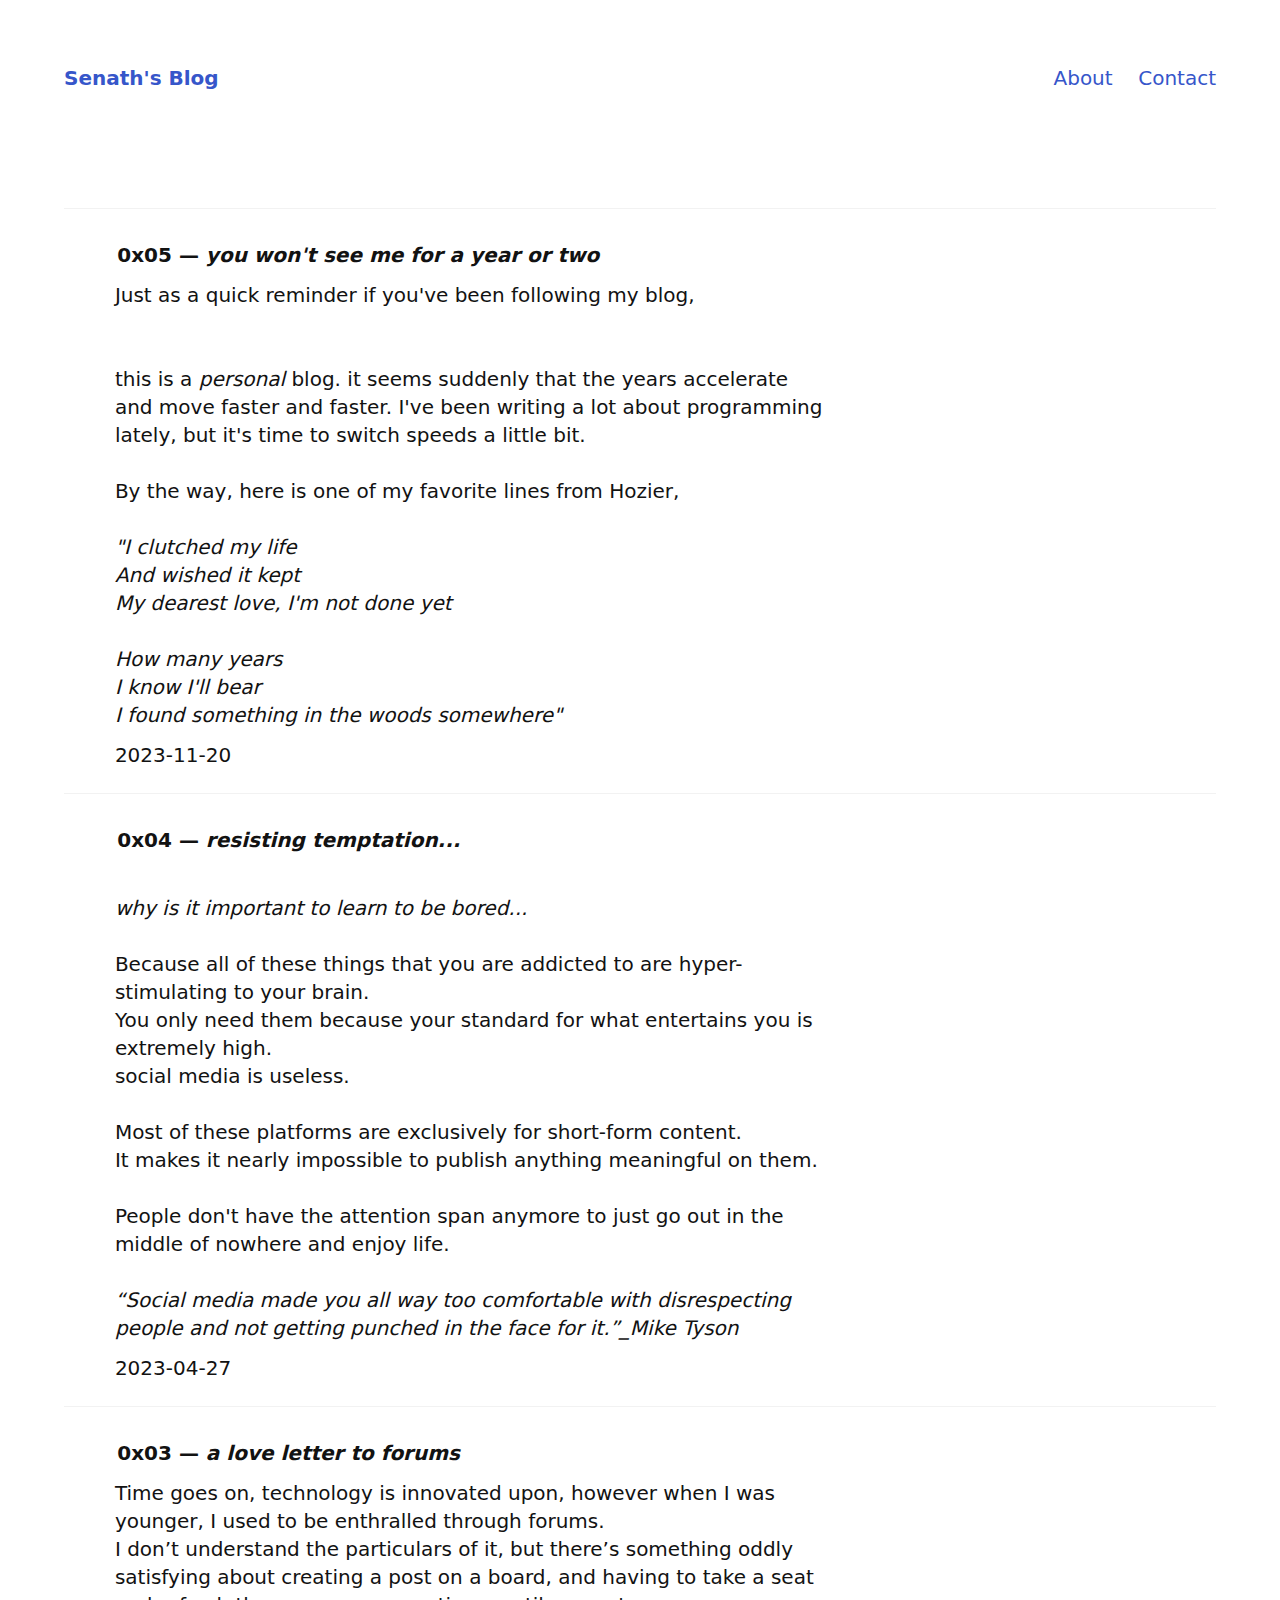
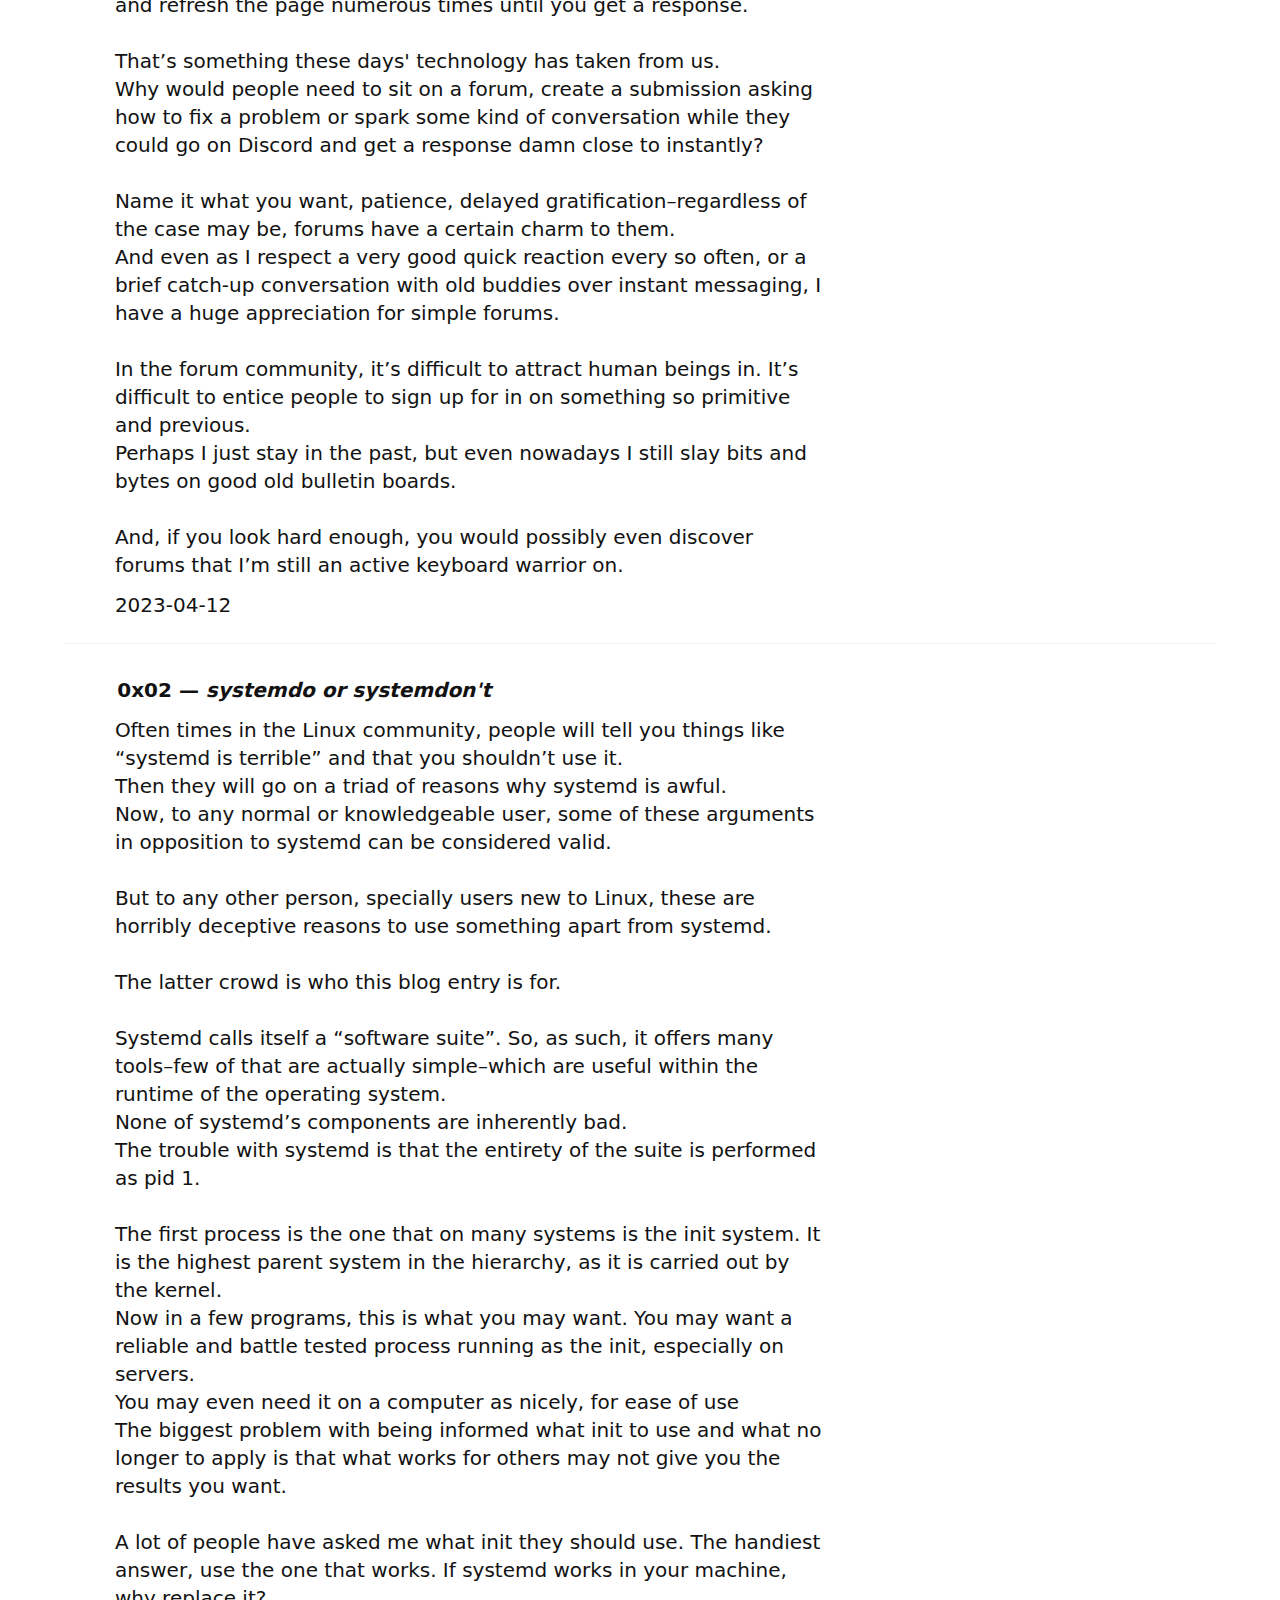
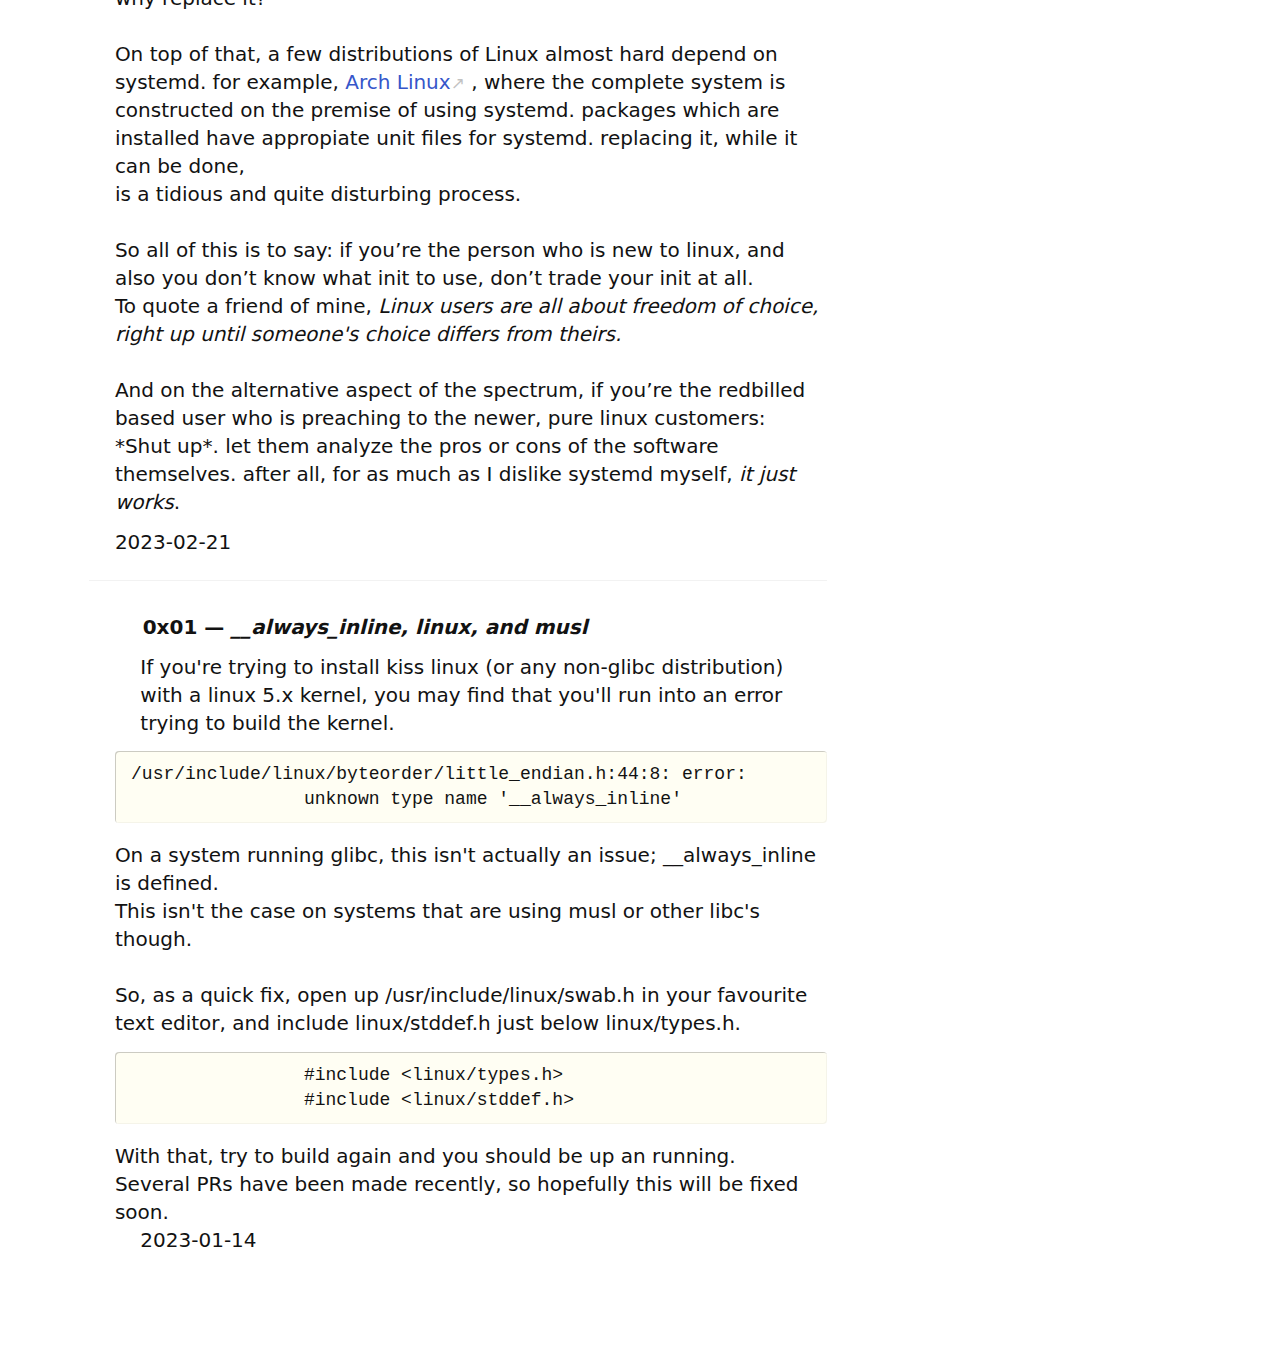
==== index.html @ 245e8344 "Add files via upload" ====
<!DOCTYPE html>
<html lang="en">
  <head>
    <meta charset="utf-8">
    <meta name="viewport" content="width=device-width,initial-scale=1">
    <title>Senath's Blog</title>
    <meta name="description" content="Senath's blog">
    
    <!-- Recommended minimum -->
    <meta property="og:title" content="Senath's Blog">
    <meta property="og:description" content="Senath's Blog">
    
    <!-- You could also inline the stylesheet -->
    <link rel="stylesheet" href="master.css">
    <link rel="icon" type="image/x-icon" href="neural.ico">
    
  </head>
  <body>
    
    <header>
      <h1>
        <a href="#home">Senath's Blog</a>
      </h1>
      <nav>
        <a href="about.html">About</a>
        <a href="contact.html">Contact</a>
      </nav>
    </header>
    
    <main>
      
      <section id="home"> <!-- HOME -->
        
        <hr>
		<a id="0x05"></a>
		<article>
			<h3><span>0x05</span> &mdash; <i>you won't see me for a year or two</i></h3>
			<p>
				Just as a quick reminder if you've been following my blog,
				<br>
                <br>
				<br>
				this is a <i>personal</i> blog. it seems suddenly that the years accelerate and move faster and faster. I've been writing a lot about programming
				lately, but it's time to switch speeds a little bit.
				<br>
                <br>
                By the way, here is one of my favorite lines from Hozier,
                <br>
                <br>
                    <i>"I clutched my life<br>
                    And wished it kept<br>
                    My dearest love, I'm not done yet
                    <br>
                    <br>

                    How many years<br>
                    I know I'll bear<br>
                    I found something in the woods somewhere"</i>
                
                <br>
                <div class="post-meta"><time class="post-date">2023-11-20</time></div>
            </p>
        </article>
        <hr>
		<a id="0x04"></a>
		<article>
			<h3><span>0x04</span> &mdash; <i>resisting temptation...</i></h3>
			<p>          
                <br>
                <i>why is it important to learn to be bored...</i>
                <br>
                <br>
                Because all of these things that you are addicted to are hyper-stimulating to your brain.
                <br>
                You only need them because your standard for what entertains you is extremely high.
                <br>
                social media is useless.
                <br>
                <br>
                Most of these platforms are exclusively for short-form content.
                <br>
                It makes it nearly impossible to publish anything meaningful on them.
                <br>
                <br>
                People don't have the attention span anymore to just go out in the middle of nowhere and enjoy life.
                <br>
                <br>
                <i>“Social media made you all way too comfortable with disrespecting people and not getting punched in the face for it.”_Mike Tyson</i>     
                <br>
                <div class="post-meta"><time class="post-date">2023-04-27</time></div>
            </p>
		</article>

		<hr>
		<a id="0x03"></a>
		<article>
			<h3><span>0x03</span> &mdash; <i>a love letter to forums</i></h3>
			<p>
                Time goes on, technology is innovated upon, however when I was younger, I used to be enthralled through forums.
                <br>  
                I don’t understand the particulars of it, but there’s something oddly satisfying about creating a post on a board, and having to take a seat and refresh the page numerous times until you get a response.  
                <br>
                <br>
                That’s something these days' technology has taken from us.
                <br>  
                Why would people need to sit on a forum, create a submission asking how to fix a problem or spark some kind of conversation while they could go on Discord and get a response damn close to instantly?
                <br>
                <br>
                Name it what you want, patience, delayed gratification–regardless of the case may be, forums have a certain charm to them.
                <br>
                And even as I respect a very good quick reaction every so often, or a brief catch-up conversation with old buddies over instant messaging,  
                I have a huge appreciation for simple forums.
                <br>
                <br>
                In the forum community, it’s difficult to attract human beings in. It’s difficult to entice people to sign up for in on something so primitive and previous.
                <br>
                Perhaps I just stay in the past, but even nowadays I still slay bits and bytes on good old bulletin boards.
                <br>
                <br>
                And, if you look hard enough, you would possibly even discover forums that I’m still an active keyboard warrior on.
                <br>
                <div class="post-meta"><time class="post-date">2023-04-12</time></div>
            </p>
		</article>
		<hr>
		<a id="0x02"></a>
		<article>
			<h3><span>0x02</span> &mdash; <i>systemdo or systemdon't</i></h3>
			<p>
                Often times in the Linux community, people will tell you things like “systemd is terrible” and that you shouldn’t use it.
                <br>
                Then they will go on a triad of reasons why systemd is awful.
                <br>
                Now, to any normal or knowledgeable user, some of these arguments in opposition to systemd can be considered valid.
                <br>
				<br>
                But to any other person, specially users new to Linux, these are horribly deceptive reasons to use something apart from systemd.
                <br>
                <br>
                The latter crowd is who this blog entry is for.
                <br>
                <br>
                Systemd calls itself a “software suite”. So, as such, it offers many tools–few of that are actually simple–which are useful within the runtime of the operating system.
                <br>
                None of systemd’s components are inherently bad.
                <br>
                The trouble with systemd is that the entirety of the suite is performed as pid 1.
                <br>
                <br>
                The first process is the one that on many systems is the init system. It is the highest parent system in the hierarchy, as it is carried out by the kernel.
                <br>
                Now in a few programs, this is what you may want. You may want a reliable and battle tested process running as the init, especially on servers.
                <br>
                You may even need it on a computer as nicely, for ease of use
                <br>
                The biggest problem with being informed what init to use and what no longer to apply is that what works for others may not give you the results you want. 
                <br>
                <br>
                A lot of people have asked me what init they should use. The handiest answer,   use the one that works. If systemd works in your machine, why replace it? 
                <br>
                <br>
                On top of that, a few distributions of Linux almost hard depend on systemd. for example, <a href="https://archlinux.org/" target="_blank">Arch Linux</a> , where the complete system is constructed on the premise of using systemd. packages which are installed have appropiate unit files for systemd. replacing it, while it can be done,
			    <br>
                is a tidious and quite disturbing process.
                <br>
                <br>
                So all of this is to say: if you’re the person who is new to linux, and also you don’t know what init to use, don’t trade your init at all.
                <br>
                To quote a friend of mine, <i>Linux users are all about freedom of choice, right up until someone's choice differs from theirs.</i>
                <br>
                <br>
                And on the alternative aspect of the spectrum, if you’re the redbilled based user who is preaching to the newer, pure linux customers:
                <br>
                *Shut up*. let them analyze the pros or cons of the software themselves. after all, for as much as I dislike systemd myself, <i>it just works</i>.
                <br>
                <div class="post-meta"><time class="post-date">2023-02-21</time></div>
            </p>

        <hr>
		<a id="0x01"></a>
		<article>
			<h3><span>0x01</span> &mdash; <i>__always_inline, linux, and musl</i></h3>
			<p>
			If you're trying to install kiss linux (or any non-glibc distribution) with a linux 5.x kernel, you may find that you'll run into an error trying to build the kernel.
			
			   <pre>/usr/include/linux/byteorder/little_endian.h:44:8: error: 
                unknown type name '__always_inline'</pre>
			
				On a system running glibc, this isn't actually an issue; __always_inline is defined.
				<br>
				This isn't the case on systems that are using musl or other libc's though.
				<br>
				<br>
				So, as a quick fix, open up /usr/include/linux/swab.h in your favourite text editor, and include linux/stddef.h just below linux/types.h.
			   <pre>
                #include &lt;linux/types.h&gt;
                #include &lt;linux/stddef.h&gt;</pre>
                
			
				With that, try to build again and you should be up an running. 
				<br>
				Several PRs have been made recently, so hopefully this will be fixed soon.
                <div class="post-meta"><time class="post-date">2023-01-14</time></div>
            </p>
		</article>        
      </section>
    </main>  
  </body>
</html>
---- master.css ----
* { margin: 0; padding: 0; box-sizing: border-box;
  
  /* Color scheme */
  
  --textcolor: #121212;
  --bgcolor: #fff;
  --highlight: #3656ca;

}

@media (prefers-color-scheme: dark) {
  * {
    --textcolor: #dadada;
    --bgcolor: #141414;
    --highlight: #3656ca;
  }
}

body {
  font-size: 20px;
  font-family: system-ui, sans-serif;
  line-height: 1.4;
  color: var(--textcolor);
  background: var(--bgcolor);
  position: relative;
  max-width: 64em;  /* remove this for a full-width layout */
  margin: 0 auto;  /* centers the layout */
}

/* ------- Sections ------- */

section {
  padding: calc(6em + 5vw) 5vw 8vw 5vw;
  /* ! Everything below is needed ! */
  display: none;
  position: absolute;
  top: 0;
  min-height: 100vh;
  width: 100%;
  background: var(--bgcolor);
}

section:target { /* Show section */
  display: block;
}

section#home { /* Show #home by default */
  display: block;
}

/* ------- Header ------- */

header {
  padding: 5vw 5vw 0 5vw;
  display: flex;
  flex-wrap: wrap;
  position: absolute;
  width: 100%;
  z-index: 2;
}

header h1 {
  font-size: 1em;
  flex: 1; /* pushes nav to the right */
  white-space: nowrap;
  padding: 0 5vw .5em 0;
}

nav a:not(:last-of-type) {
  margin-right: 1.5vw;
}

/* ------- General ------- */

a {
  text-decoration: none;
  color: var(--highlight);
}

a:hover {
  border-bottom: 1px solid;
}

section h1 {
  font-size: 1em;
  margin: 0 0 1em 0;
}

h2, h3, h4 {
  font-size: 1em;
  font-weight: 600;
  margin: 1.6em 0 .6em 0;
  padding-left: 2ch;
}

p, ul, ol, article {
  max-width: 60ch; /* Limit line-length to 60 characters */
  margin-bottom: .6em;
  padding-left: 2ch;
  
}

ul {
  list-style-type: none;
}

ul li::marker {
  content: "\2022   ";
}

li {
  margin-bottom: .2em;
}

ul, ol {
  padding-left: 2ch;
}

b, strong {
  font-weight: 600;
}

small {
  font-size: .85em;
}

hr {
  height: 1px;
  border: 0;
  background: currentColor;
  opacity: .1;
  margin: 1.2em 0;
  
}

time{
  padding-left: 2ch;

}

abbr {
  text-decoration: none;
}

abbr[title]:hover {
  opacity: .7;
  cursor: help;
}

blockquote {
  padding-left: 2ch;
  opacity: .7;
  margin-bottom: .6em;
  position: relative;
}

blockquote:before {
  content: "";
  position:absolute;
  left: 0;
  top: .3em;
  bottom: .3em;
  background: currentColor;
  width: 1px;
  opacity: .2;
}

img, svg, video, audio {
  display: block;
  max-width: 100%;
  height: auto;
  fill: currentColor;
}
  
code, textarea {
  font-family: ui-monospace, SF Mono, Menlo, Monaco, Andale Mono, monospace;
  font-size: 1em;
  opacity: .7;
}

a code {
  opacity:1;
}

pre, textarea { /* for code samples */
  font-size: .9em;
  color: inherit;
  line-height:inherit;
  padding:.6em .9em;
  margin: .8em 0 1em 0;
  position: relative;
  display: block;
  width: 100%;
  white-space: pre;
  border:0;
  border-radius: 4px;
  background:rgba(255, 245, 100, 0.075);
  box-shadow: inset 1px 1px 0 rgba(0,0,0,.2), inset -1px -1px 0 rgba(0,0,0,.04) ;
}

/* Inline footnotes */

label {
  cursor: pointer;
  vertical-align: super;
  line-height: 1;
  font-size: .75em;
  padding-left: .1em;
}

label:hover {
  color: var(--highlight);
}

label:before {content:"[";}
label:after {content:"]";}

label + input,
label + input + small {
  display: none;
}

input:checked + small {
  display: block;
  padding: .8em 0 1em 2.5vw;;
}

/* Figures */

figure {
  margin: 2em 0 1.5em 0;
}

figure figcaption {
  margin: 0.8em 0 0 0;
  font-size: .85em;
  opacity: .7;
}

/* External links */

a[href*="//"]:after { 
  font-weight: 300;
  font-size: .85em;
  content: "\2197"; /* top right arrow: ↗ */
  color: var(--textcolor);
  opacity: .25;
  
}

a[href*="//"]:hover:after {
  color: var(--highlight);
  opacity: 1;
  
}

/* File links */

a:before { 
  font-size: .7em;
  margin-right: .4em;
}

/* Add more filetypes here if you want */

a[href$=".pdf"]:before { content: "PDF"; }
a[href$=".txt"]:before { content: "TXT"; }
a[href$=".mp3"]:before { content: "MP3"; }
a[href$=".jpeg"]:before,
a[href$=".jpg"]:before,
a[href$=".gif"]:before,
a[href$=".png"]:before { content: "IMG"; }

/* For a square ratio */
.grid a:before {
  content: "";
  display: block;
  padding-top: 100%;
}

.grid a img {
  position: absolute;
  top: 0;
  width: 100%;
  height: 100%;
  object-fit: contain;
} 

/* ------- Smaller screens ------- */

@media only screen and (max-width: 680px) {
  body { font-size: 16px; }
}

@media only screen and (max-width: 540px) {
  nav { width: 100%; } /* Fix for older webkit versions */
}

  /* Inline footnotes */
  
  label + input + small { display: inline; }
  label + input + small:before { content: "["; }
  label + input + small:after { content: "]"; }
  
  /* Slides */
  
  .slides, .slides figure {
    position: relative;
    height: auto;
    padding: 0;
  }

  .slides figure img, .slides figure.cover img {
    max-height: auto;
    position: relative;
    z-index: 1;
    width: auto;
    height: 100vh;
    object-fit: contain;
  }
    
}
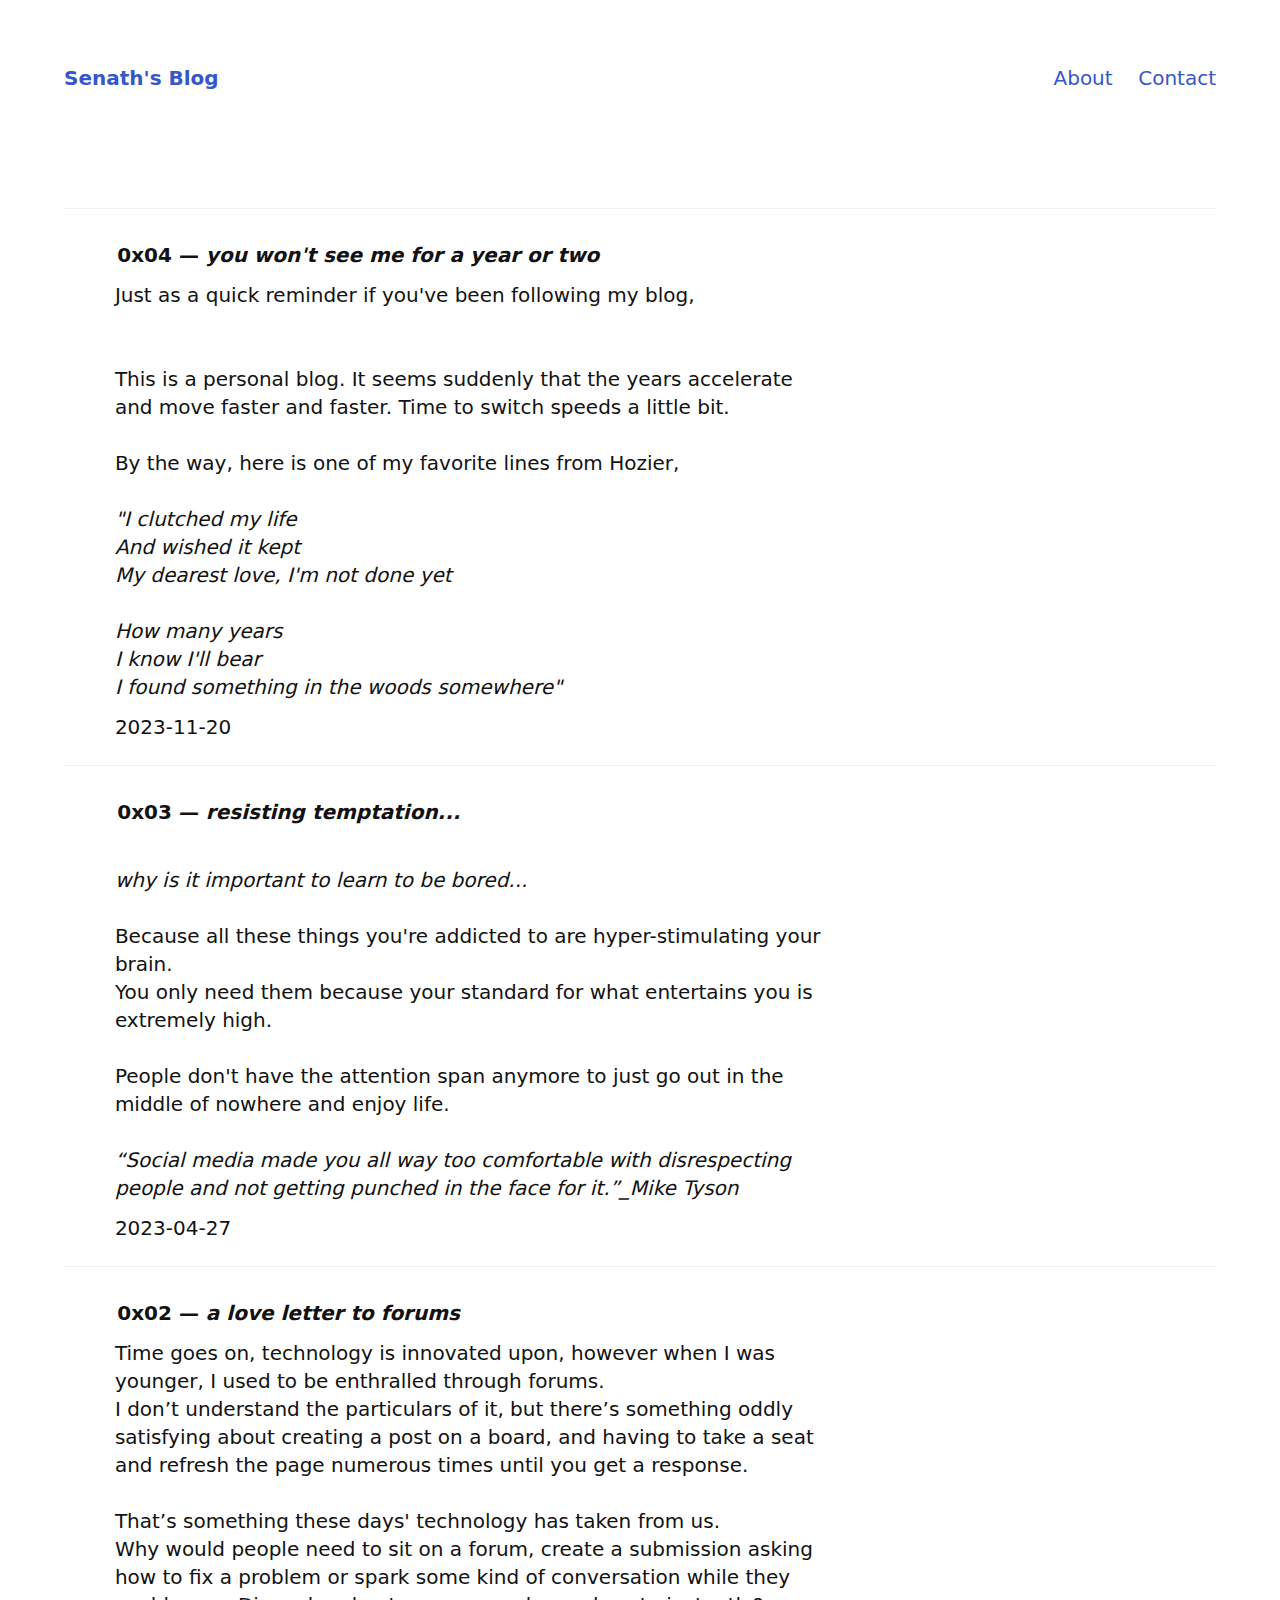
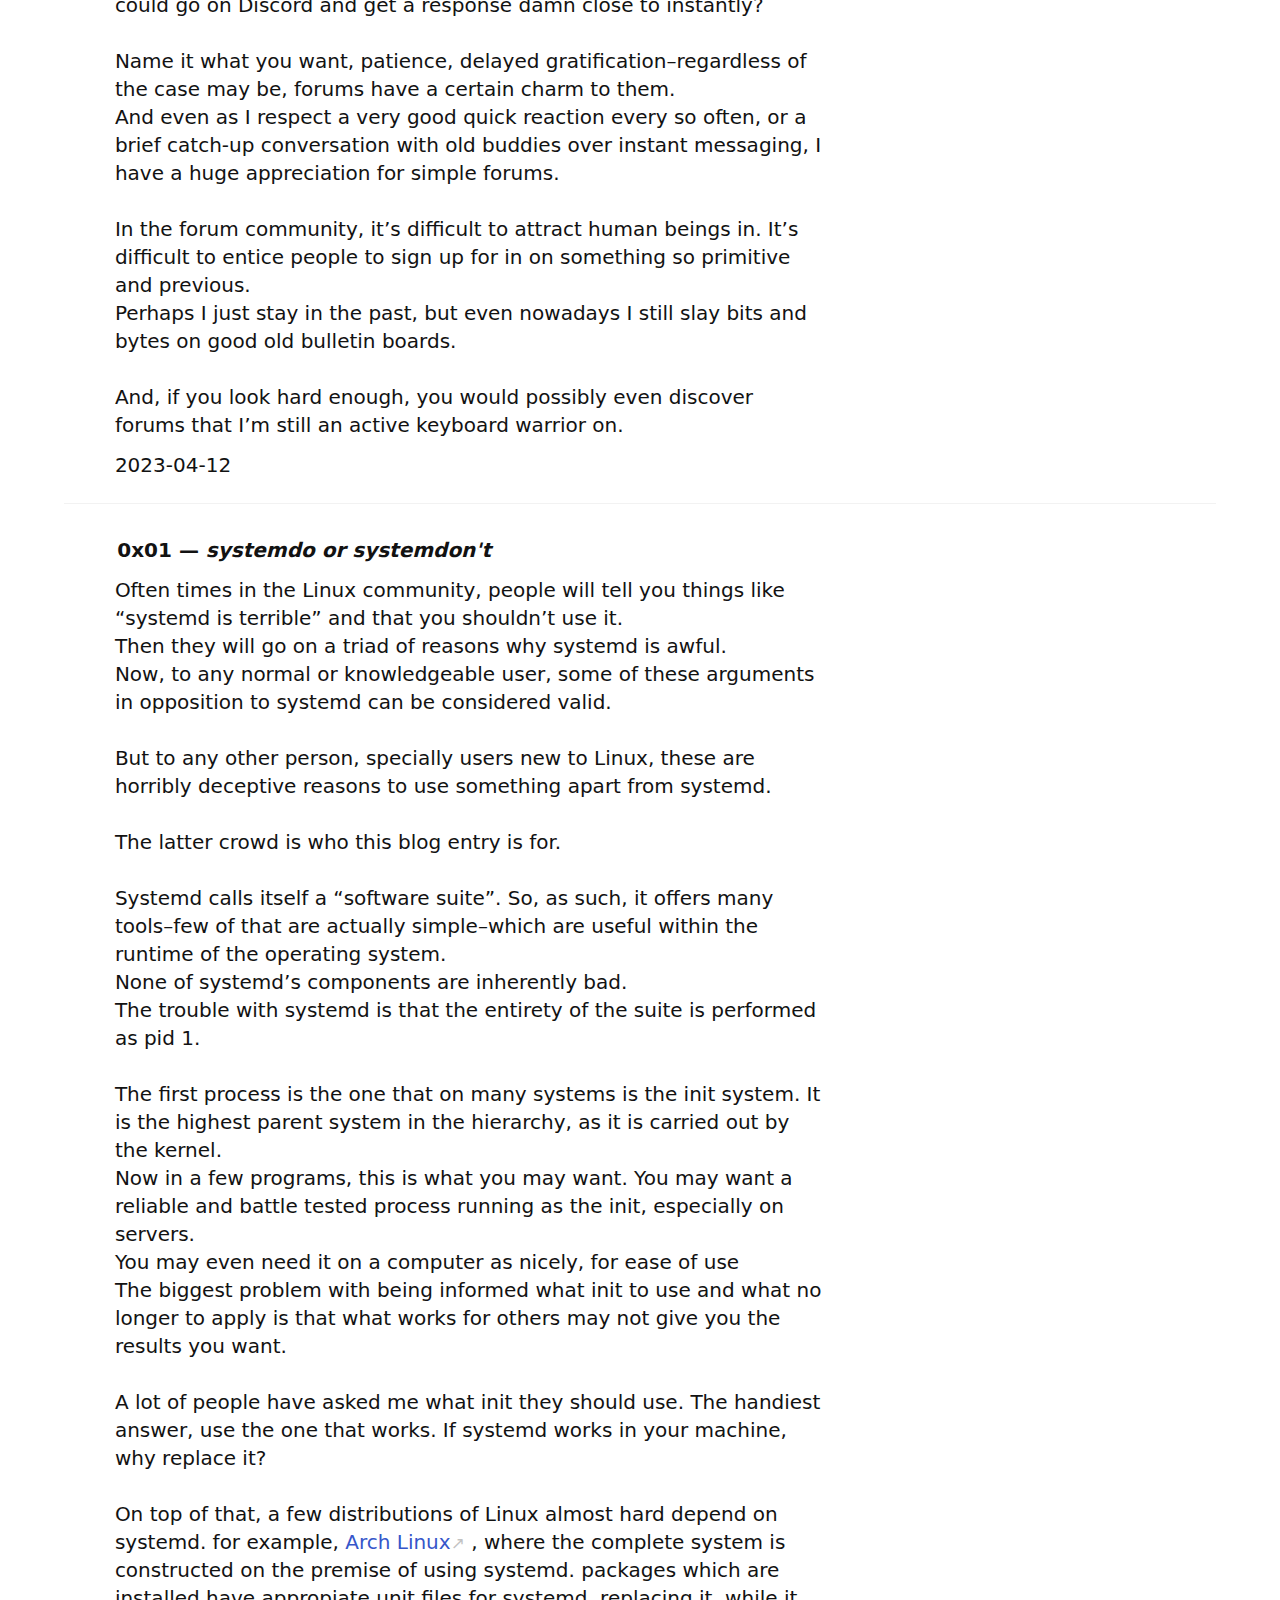
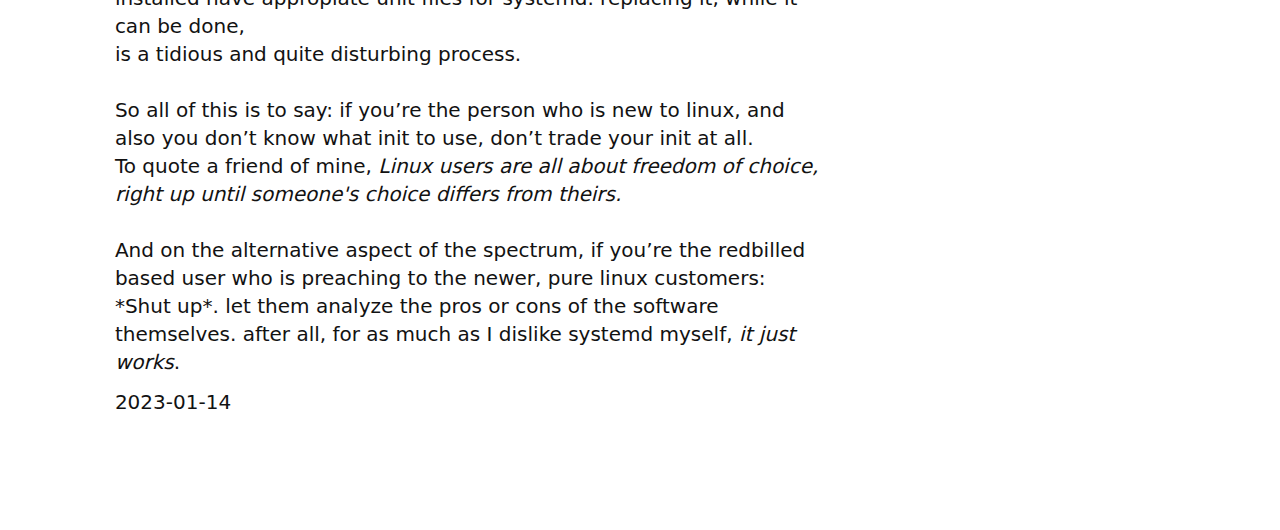
==== commit e6bc136d: "Update index.html" ====
--- a/index.html
+++ b/index.html
@@ -5,12 +5,8 @@
     <meta name="viewport" content="width=device-width,initial-scale=1">
     <title>Senath's Blog</title>
     <meta name="description" content="Senath's blog">
-    
-    <!-- Recommended minimum -->
     <meta property="og:title" content="Senath's Blog">
     <meta property="og:description" content="Senath's Blog">
-    
-    <!-- You could also inline the stylesheet -->
     <link rel="stylesheet" href="master.css">
     <link rel="icon" type="image/x-icon" href="neural.ico">
     
@@ -26,22 +22,18 @@
         <a href="contact.html">Contact</a>
       </nav>
     </header>
-    
-    <main>
-      
-      <section id="home"> <!-- HOME -->
-        
+    <section id="home">
+    <main>     
         <hr>
-		<a id="0x05"></a>
+		<a id="0x04"></a>
 		<article>
-			<h3><span>0x05</span> &mdash; <i>you won't see me for a year or two</i></h3>
+			<h3><span>0x04</span> &mdash; <i>you won't see me for a year or two</i></h3>
 			<p>
 				Just as a quick reminder if you've been following my blog,
 				<br>
                 <br>
 				<br>
-				this is a <i>personal</i> blog. it seems suddenly that the years accelerate and move faster and faster. I've been writing a lot about programming
-				lately, but it's time to switch speeds a little bit.
+				This is a personal blog. It seems suddenly that the years accelerate and move faster and faster. Time to switch speeds a little bit.
 				<br>
                 <br>
                 By the way, here is one of my favorite lines from Hozier,
@@ -62,24 +54,17 @@
             </p>
         </article>
         <hr>
-		<a id="0x04"></a>
+		<a id="0x03"></a>
 		<article>
-			<h3><span>0x04</span> &mdash; <i>resisting temptation...</i></h3>
+			<h3><span>0x03</span> &mdash; <i>resisting temptation...</i></h3>
 			<p>          
                 <br>
                 <i>why is it important to learn to be bored...</i>
                 <br>
                 <br>
-                Because all of these things that you are addicted to are hyper-stimulating to your brain.
+                Because all these things you're addicted to are hyper-stimulating your brain.
                 <br>
                 You only need them because your standard for what entertains you is extremely high.
-                <br>
-                social media is useless.
-                <br>
-                <br>
-                Most of these platforms are exclusively for short-form content.
-                <br>
-                It makes it nearly impossible to publish anything meaningful on them.
                 <br>
                 <br>
                 People don't have the attention span anymore to just go out in the middle of nowhere and enjoy life.
@@ -92,9 +77,9 @@
 		</article>
 
 		<hr>
-		<a id="0x03"></a>
+		<a id="0x02"></a>
 		<article>
-			<h3><span>0x03</span> &mdash; <i>a love letter to forums</i></h3>
+			<h3><span>0x02</span> &mdash; <i>a love letter to forums</i></h3>
 			<p>
                 Time goes on, technology is innovated upon, however when I was younger, I used to be enthralled through forums.
                 <br>  
@@ -123,9 +108,9 @@
             </p>
 		</article>
 		<hr>
-		<a id="0x02"></a>
+		<a id="0x01"></a>
 		<article>
-			<h3><span>0x02</span> &mdash; <i>systemdo or systemdon't</i></h3>
+			<h3><span>0x01</span> &mdash; <i>systemdo or systemdon't</i></h3>
 			<p>
                 Often times in the Linux community, people will tell you things like “systemd is terrible” and that you shouldn’t use it.
                 <br>
@@ -173,37 +158,10 @@
                 <br>
                 *Shut up*. let them analyze the pros or cons of the software themselves. after all, for as much as I dislike systemd myself, <i>it just works</i>.
                 <br>
-                <div class="post-meta"><time class="post-date">2023-02-21</time></div>
-            </p>
-
-        <hr>
-		<a id="0x01"></a>
-		<article>
-			<h3><span>0x01</span> &mdash; <i>__always_inline, linux, and musl</i></h3>
-			<p>
-			If you're trying to install kiss linux (or any non-glibc distribution) with a linux 5.x kernel, you may find that you'll run into an error trying to build the kernel.
-			
-			   <pre>/usr/include/linux/byteorder/little_endian.h:44:8: error: 
-                unknown type name '__always_inline'</pre>
-			
-				On a system running glibc, this isn't actually an issue; __always_inline is defined.
-				<br>
-				This isn't the case on systems that are using musl or other libc's though.
-				<br>
-				<br>
-				So, as a quick fix, open up /usr/include/linux/swab.h in your favourite text editor, and include linux/stddef.h just below linux/types.h.
-			   <pre>
-                #include &lt;linux/types.h&gt;
-                #include &lt;linux/stddef.h&gt;</pre>
-                
-			
-				With that, try to build again and you should be up an running. 
-				<br>
-				Several PRs have been made recently, so hopefully this will be fixed soon.
                 <div class="post-meta"><time class="post-date">2023-01-14</time></div>
             </p>
 		</article>        
       </section>
     </main>  
   </body>
-</html>+</html>
--- a/master.css
+++ b/master.css
@@ -194,7 +194,7 @@
   white-space: pre;
   border:0;
   border-radius: 4px;
-  background:rgba(255, 245, 100, 0.075);
+  background:rgba(100, 255, 221, 0.075);
   box-shadow: inset 1px 1px 0 rgba(0,0,0,.2), inset -1px -1px 0 rgba(0,0,0,.04) ;
 }
 
@@ -318,5 +318,3 @@
     height: 100vh;
     object-fit: contain;
   }
-    
-}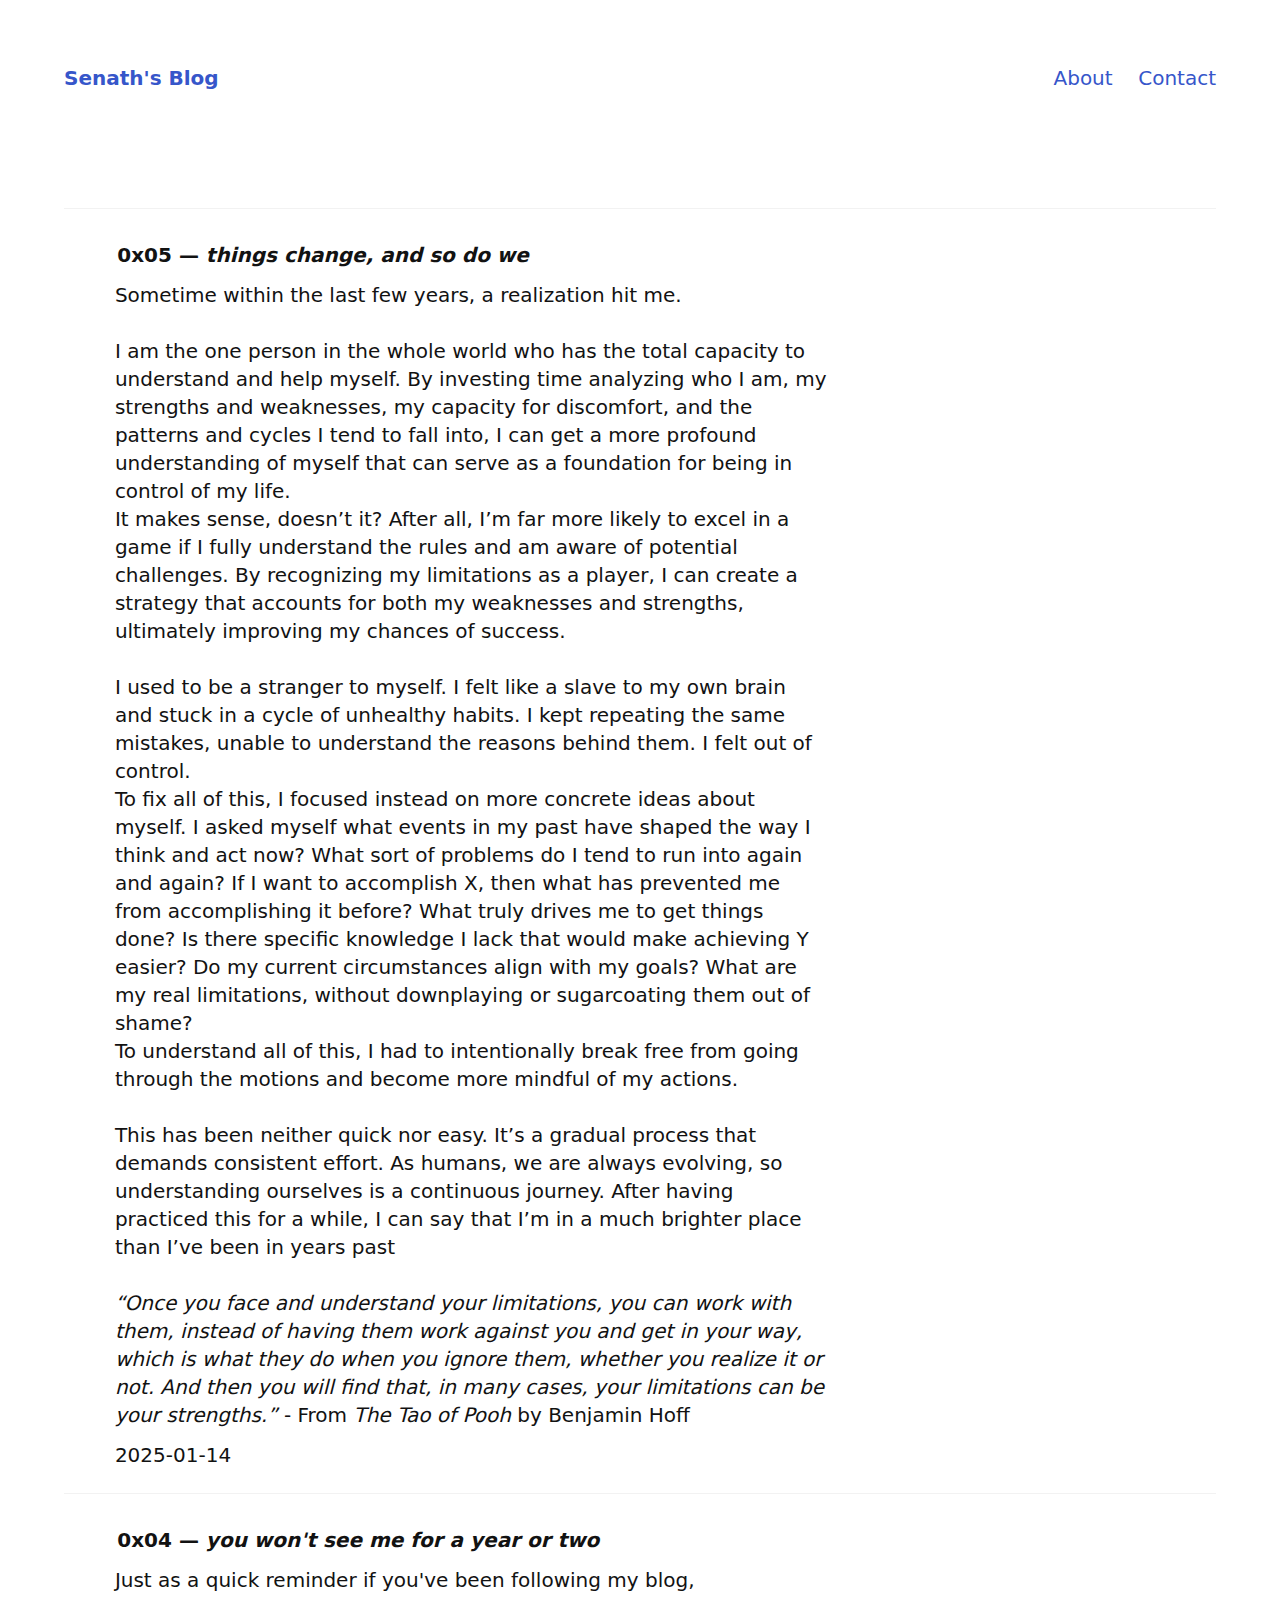
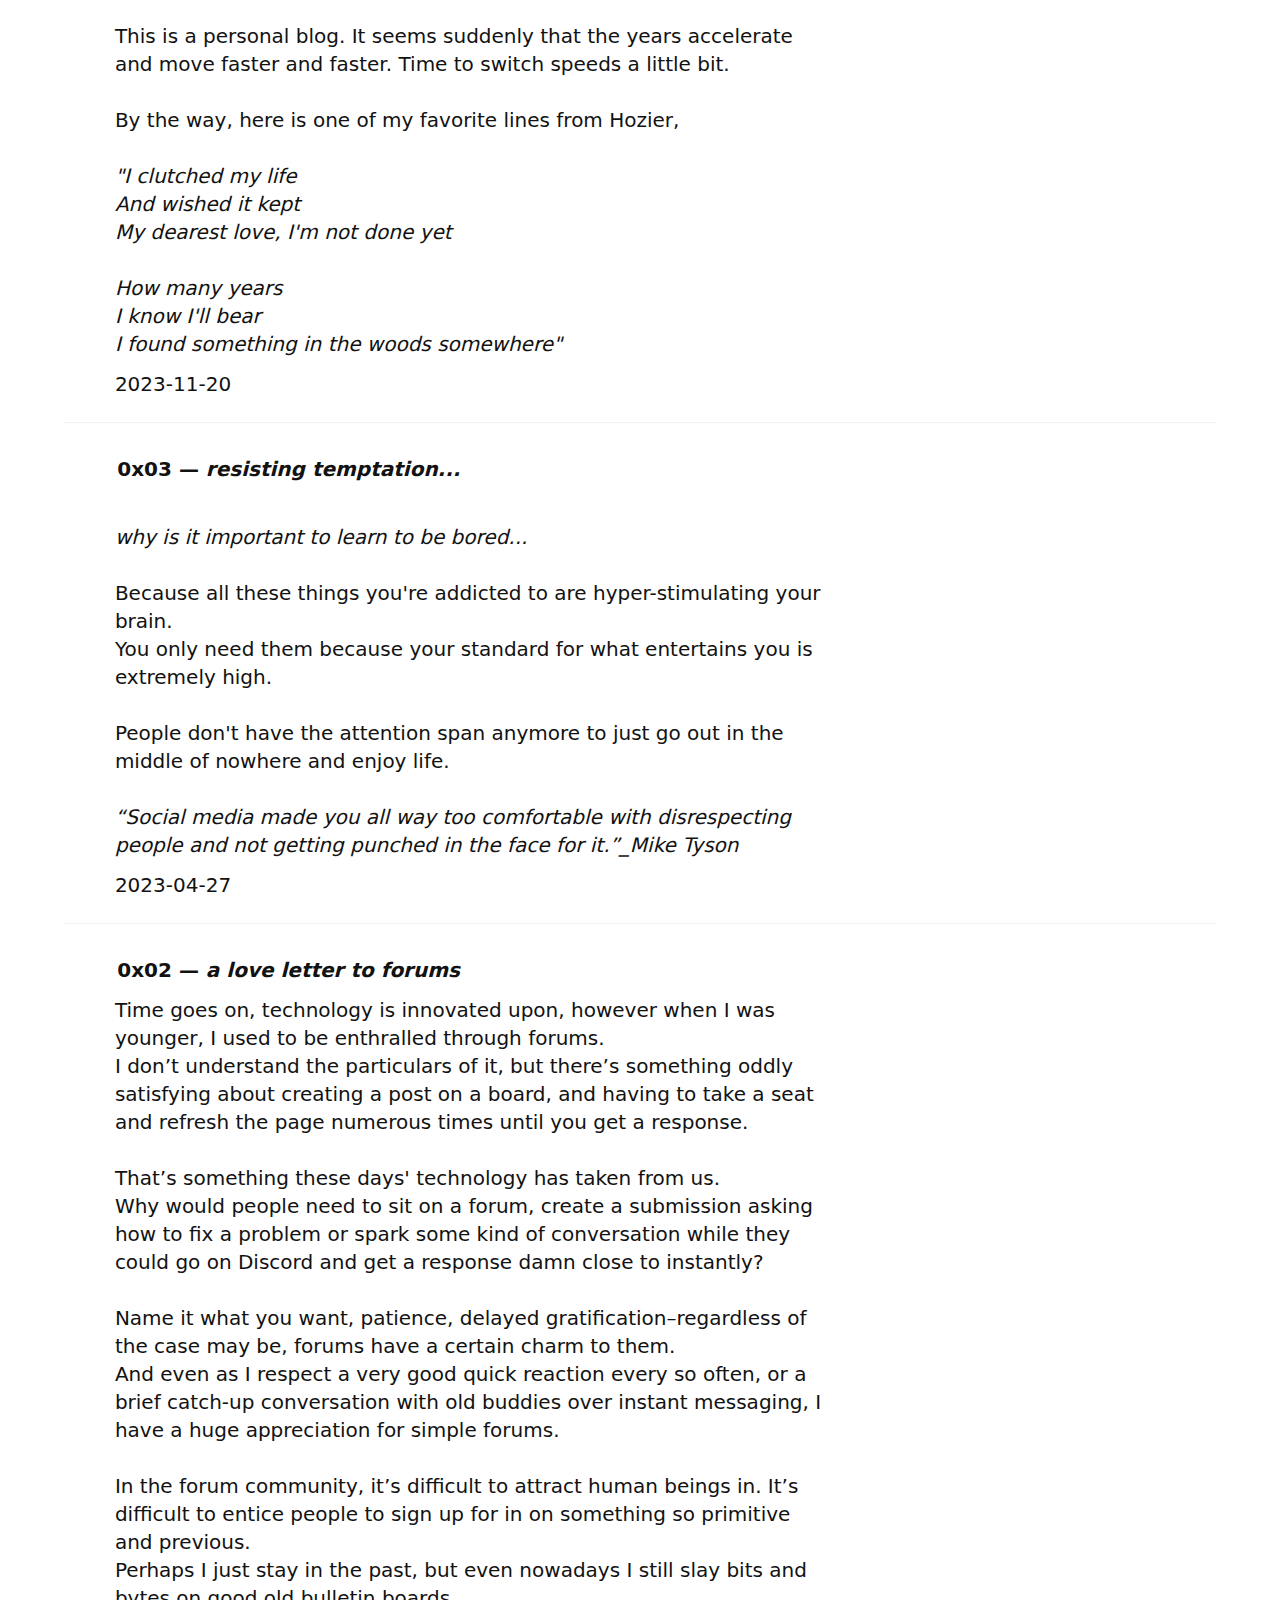
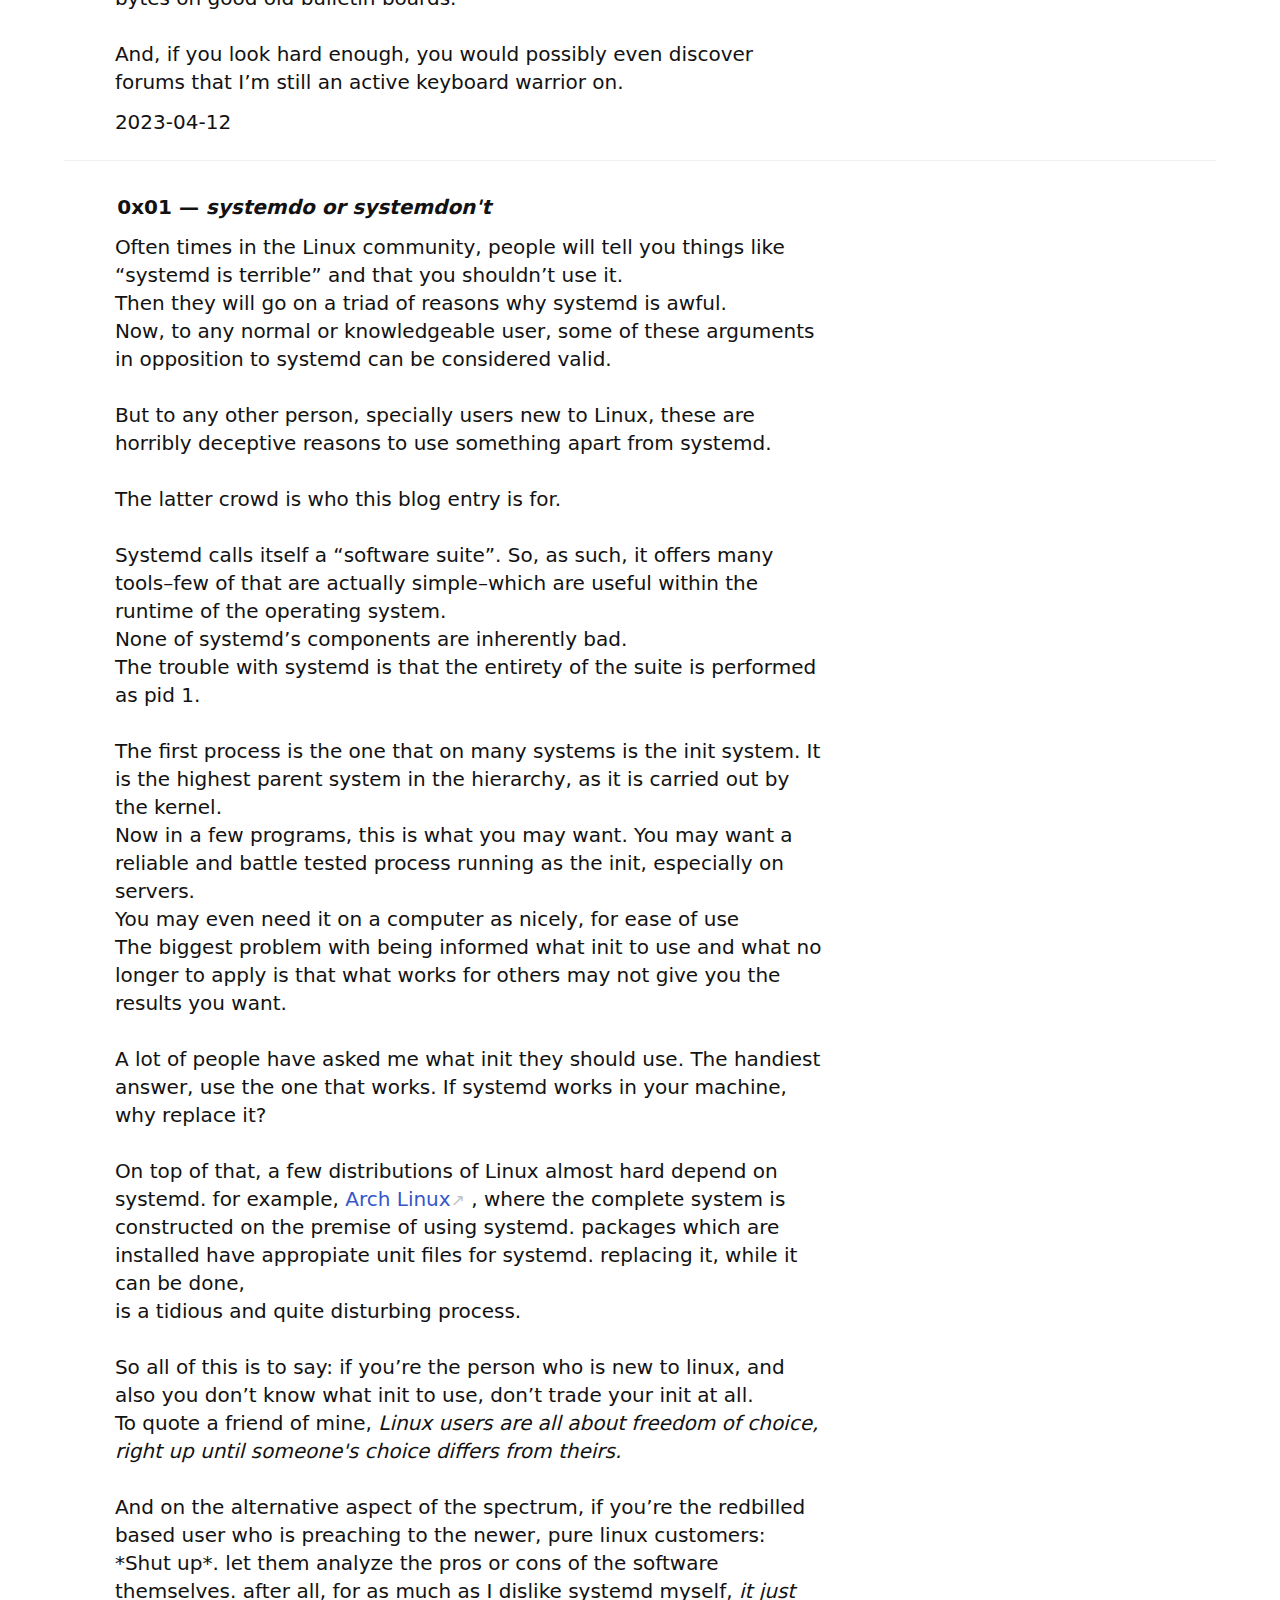
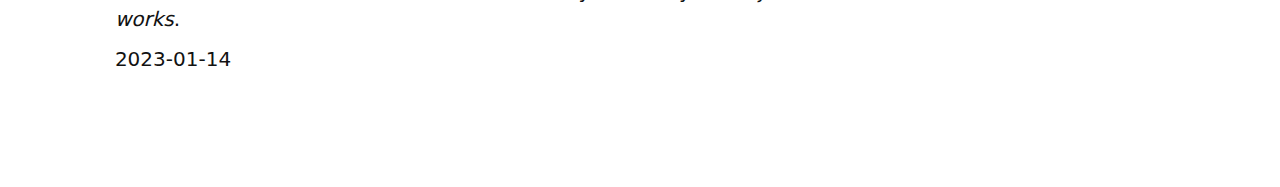
==== commit bd85437c: "Update index.html" ====
--- a/index.html
+++ b/index.html
@@ -25,13 +25,47 @@
     <section id="home">
     <main>     
         <hr>
+        <a id="0x05"></a>
+		<article>
+			<h3><span>0x05</span> &mdash; <i>things change, and so do we</i></h3>
+			<p>
+        Sometime within the last few years, a realization hit me.
+        <br>
+        <br>
+        I am the one person in the whole world who has the total capacity to understand and help myself. By investing time analyzing who I am, my strengths and weaknesses, my capacity for discomfort,
+         and the patterns and cycles I tend to fall into, I can get a more profound understanding of myself that can serve as a foundation for being in control of my life.
+        <br>
+        It makes sense, doesn’t it? After all, I’m far more likely to excel in a game if I fully understand the rules and am aware of potential challenges. By recognizing my limitations as a player,
+         I can create a strategy that accounts for both my weaknesses and strengths, ultimately improving my chances of success.
+        <br>
+        <br>
+        I used to be a stranger to myself. I felt like a slave to my own brain and stuck in a cycle of unhealthy habits. I kept repeating the same mistakes,
+         unable to understand the reasons behind them. I felt out of control.
+         <br>
+         To fix all of this,
+         I focused instead on more concrete ideas about myself. I asked myself what events in my past have shaped the way I think and act now?
+          What sort of problems do I tend to run into again and again? If I want to accomplish X, then what has prevented me from accomplishing it before? What truly drives me to get things done? 
+          Is there specific knowledge I lack that would make achieving Y easier? Do my current circumstances align with my goals? What are my real limitations, without downplaying or sugarcoating them out of shame?
+          <br>
+          To understand all of this, I had to intentionally break free from going through the motions and become more mindful of my actions.
+          <br>
+          <br>
+          This has been neither quick nor easy. It’s a gradual process that demands consistent effort. As humans, we are always evolving, so understanding ourselves is a continuous journey. After having practiced this for a while,
+           I can say that I’m in a much brighter place than I’ve been in years past
+           <br>
+           <br>
+           <i>“Once you face and understand your limitations, you can work with them, instead of having them work against you and get in your way, which is what they do when you ignore them, whether you realize it or not. And then you will find that, in many cases, your limitations can be your strengths.”</i> - From <i>The Tao of Pooh</i> by Benjamin Hoff 
+
+                <div class="post-meta"><time class="post-date">2025-01-14</time></div>
+            </p>
+        </article>
+        <hr>
 		<a id="0x04"></a>
 		<article>
 			<h3><span>0x04</span> &mdash; <i>you won't see me for a year or two</i></h3>
 			<p>
 				Just as a quick reminder if you've been following my blog,
 				<br>
-                <br>
 				<br>
 				This is a personal blog. It seems suddenly that the years accelerate and move faster and faster. Time to switch speeds a little bit.
 				<br>
